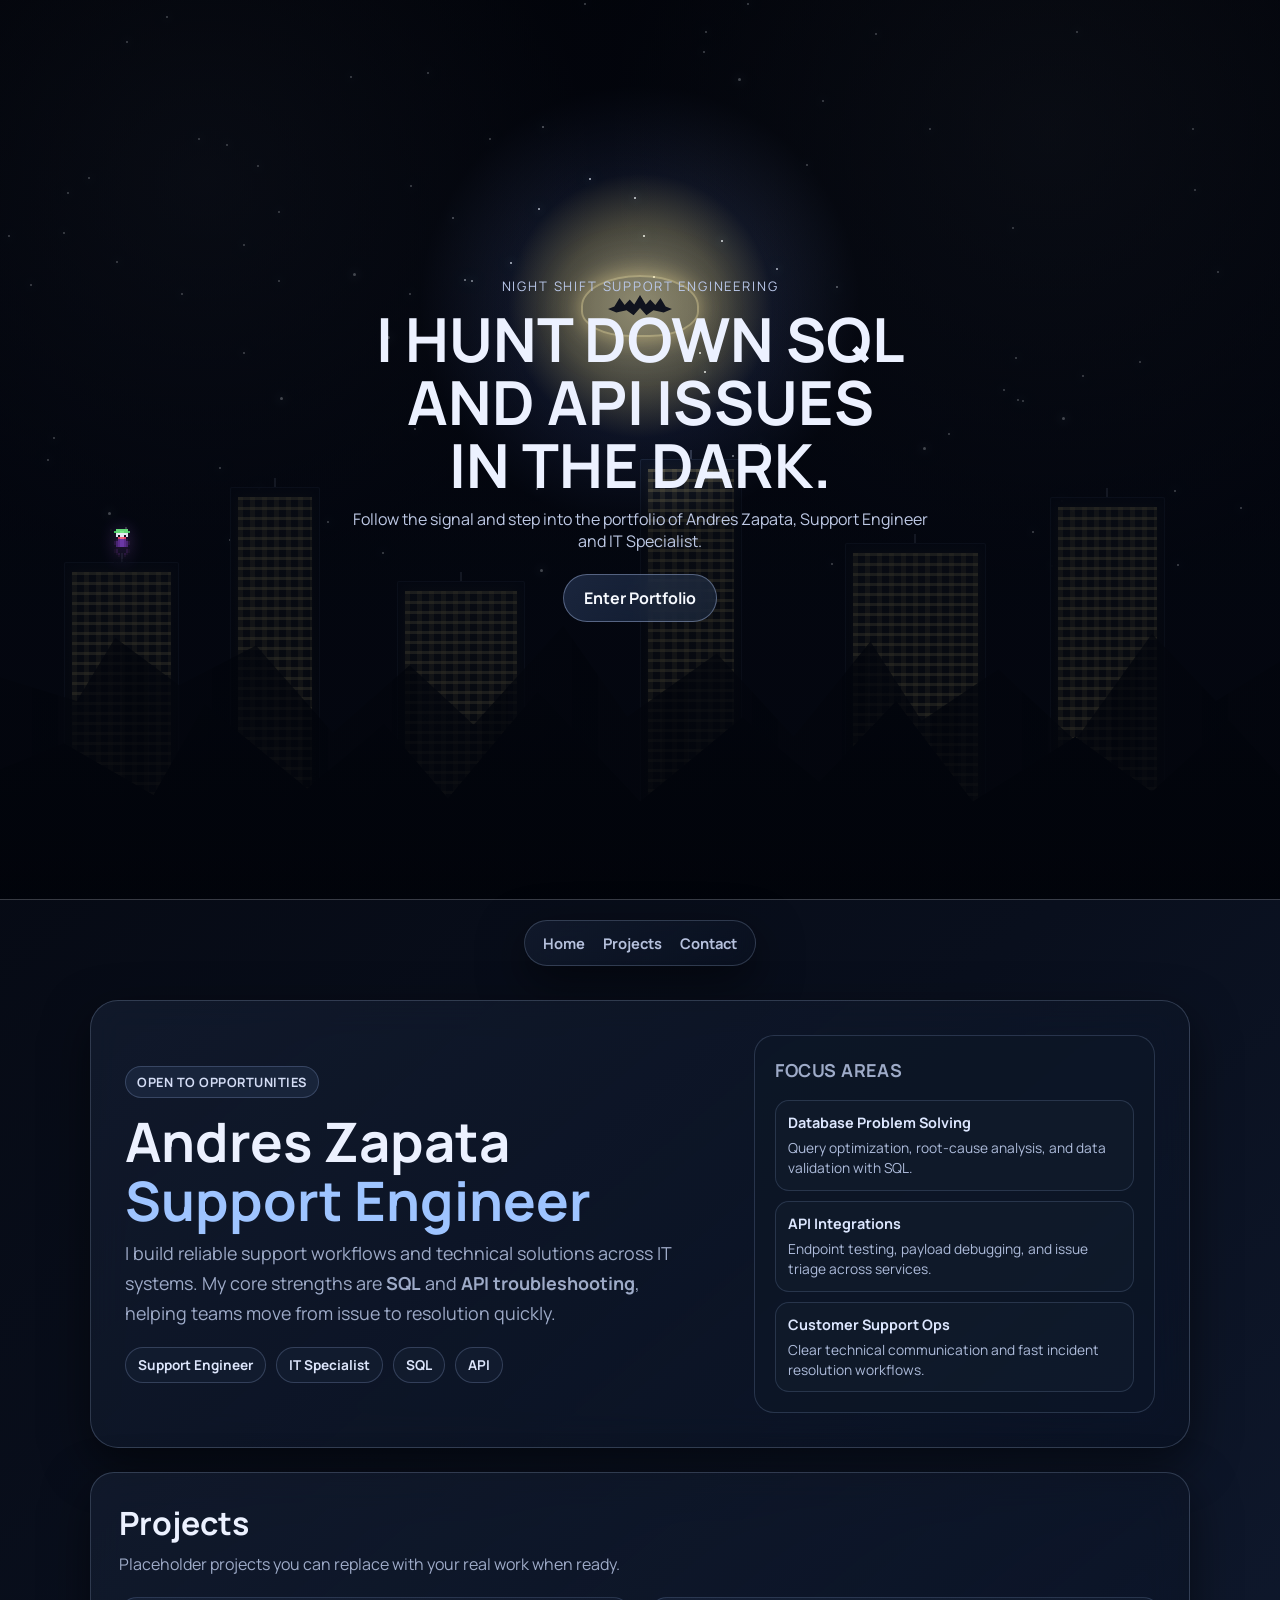
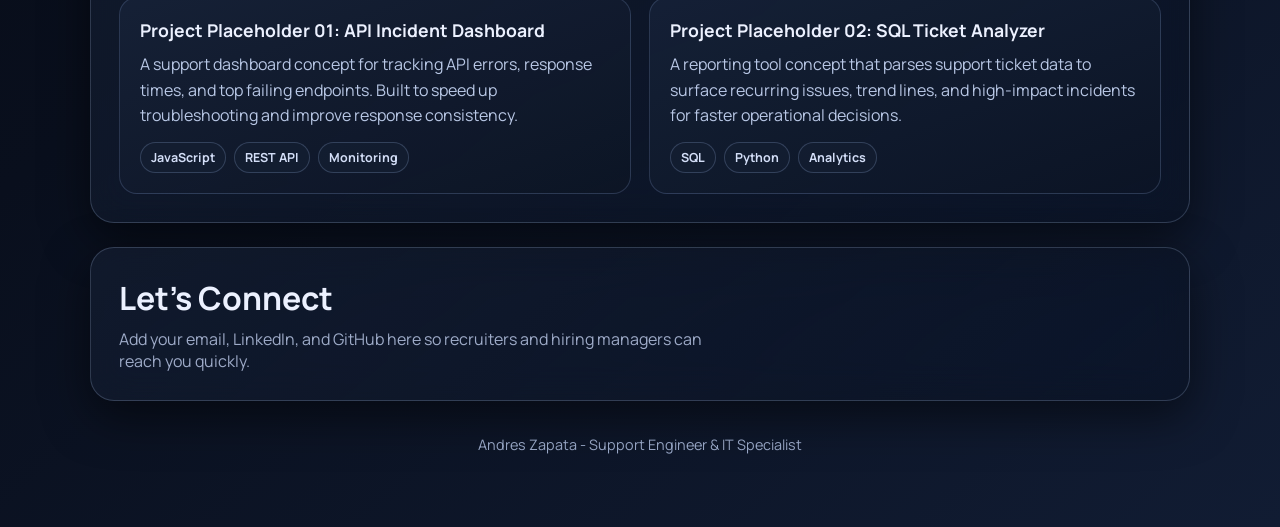
==== site/index.html @ 93235897 "Move site files into publish folder" ====
<!doctype html>
<html lang="en">
<head>
  <meta charset="utf-8" />
  <meta name="viewport" content="width=device-width, initial-scale=1" />
  <title>Andres Zapata | Support Engineer & IT Specialist</title>
  <meta name="description" content="Portfolio of Andres Zapata, Support Engineer and IT Specialist focused on SQL and API systems." />
  <link rel="preconnect" href="https://fonts.googleapis.com" />
  <link rel="preconnect" href="https://fonts.gstatic.com" crossorigin />
  <link href="https://fonts.googleapis.com/css2?family=Manrope:wght@400;500;700;800&display=swap" rel="stylesheet" />
  <link rel="stylesheet" href="style.css" />
</head>
<body>
  <div class="backdrop-orb orb-a" aria-hidden="true"></div>
  <div class="backdrop-orb orb-b" aria-hidden="true"></div>

  <section class="splash" aria-label="Intro splash screen">
    <div class="splash-spotlight" aria-hidden="true"></div>
    <div class="night-stars" id="nightStars" aria-hidden="true"></div>
    <div class="skyscrapers" aria-hidden="true">
      <div class="tower tower-a"></div>
      <div class="tower tower-b"></div>
      <div class="tower tower-c"></div>
      <div class="tower tower-d"></div>
      <div class="tower tower-e"></div>
      <div class="tower tower-f"></div>
    </div>
    <div class="skyline skyline-back" aria-hidden="true"></div>
    <div class="skyline skyline-front" aria-hidden="true"></div>
    <div class="bat-signal" aria-hidden="true">
      <span class="bat-mark"></span>
    </div>
    <div class="joker-runner" id="jokerRunner" aria-hidden="true"></div>
    <div class="joker-quote" id="jokerQuote" aria-hidden="true">why so serious!</div>
    <div class="splash-content">
      <p class="splash-kicker">Night Shift Support Engineering</p>
      <h2 class="splash-title">I Hunt Down SQL And API Issues In The Dark.</h2>
      <p class="splash-copy">
        Follow the signal and step into the portfolio of Andres Zapata, Support Engineer and IT Specialist.
      </p>
      <a id="enterCta" class="splash-cta" href="#top">Enter Portfolio</a>
    </div>
  </section>

  <main class="container">
    <nav class="nav">
      <div class="glass glass-nav">
        <a href="#top">Home</a>
        <a href="#projects">Projects</a>
        <a href="#contact">Contact</a>
      </div>
    </nav>

    <section id="top" class="hero glass reveal">
      <div>
        <span class="eyebrow">Open to Opportunities</span>
        <h1>Andres Zapata<br /><span class="accent" id="roleText">Support Engineer</span></h1>
        <p>
          I build reliable support workflows and technical solutions across IT systems.
          My core strengths are <strong>SQL</strong> and <strong>API troubleshooting</strong>, helping teams move from issue to resolution quickly.
        </p>
        <div class="hero-tags">
          <span class="tag">Support Engineer</span>
          <span class="tag">IT Specialist</span>
          <span class="tag">SQL</span>
          <span class="tag">API</span>
        </div>
      </div>

      <aside class="profile-card">
        <p class="profile-title">Focus Areas</p>
        <div class="metric-grid">
          <article class="metric">
            <h3>Database Problem Solving</h3>
            <p>Query optimization, root-cause analysis, and data validation with SQL.</p>
          </article>
          <article class="metric">
            <h3>API Integrations</h3>
            <p>Endpoint testing, payload debugging, and issue triage across services.</p>
          </article>
          <article class="metric">
            <h3>Customer Support Ops</h3>
            <p>Clear technical communication and fast incident resolution workflows.</p>
          </article>
        </div>
      </aside>
    </section>

    <section id="projects" class="section glass reveal">
      <h2>Projects</h2>
      <p class="section-sub">Placeholder projects you can replace with your real work when ready.</p>

      <div class="projects-grid">
        <article class="project-card">
          <h3>Project Placeholder 01: API Incident Dashboard</h3>
          <p>
            A support dashboard concept for tracking API errors, response times, and top failing endpoints.
            Built to speed up troubleshooting and improve response consistency.
          </p>
          <div class="project-stack">
            <span class="chip">JavaScript</span>
            <span class="chip">REST API</span>
            <span class="chip">Monitoring</span>
          </div>
        </article>

        <article class="project-card">
          <h3>Project Placeholder 02: SQL Ticket Analyzer</h3>
          <p>
            A reporting tool concept that parses support ticket data to surface recurring issues,
            trend lines, and high-impact incidents for faster operational decisions.
          </p>
          <div class="project-stack">
            <span class="chip">SQL</span>
            <span class="chip">Python</span>
            <span class="chip">Analytics</span>
          </div>
        </article>
      </div>
    </section>

    <section id="contact" class="section glass reveal">
      <h2>Let's Connect</h2>
      <p class="section-sub">
        Add your email, LinkedIn, and GitHub here so recruiters and hiring managers can reach you quickly.
      </p>
    </section>

    <p class="footer">Andres Zapata - Support Engineer & IT Specialist</p>
  </main>

  <script src="script.js"></script>
</body>
</html>
---- site/style.css ----
:root {
  --bg-1: #04060d;
  --bg-2: #090f1d;
  --bg-3: #111c33;
  --text: #ecf1ff;
  --muted: #9eabc8;
  --line: rgba(178, 198, 236, 0.22);
  --glass: rgba(13, 20, 36, 0.62);
  --accent: #9ec4ff;
  --shadow: 0 16px 46px rgba(0, 0, 0, 0.5);
  --mx: 50%;
  --my: 34%;
}

* {
  box-sizing: border-box;
}

html,
body {
  margin: 0;
  min-height: 100%;
  font-family: "Manrope", sans-serif;
  color: var(--text);
  background:
    radial-gradient(1100px 700px at 8% -10%, rgba(48, 78, 136, 0.42) 0%, transparent 60%),
    radial-gradient(900px 700px at 90% 18%, rgba(44, 80, 122, 0.38) 0%, transparent 62%),
    linear-gradient(140deg, var(--bg-1), var(--bg-2) 56%, var(--bg-3));
  overflow-x: hidden;
}

.splash {
  position: relative;
  min-height: 100vh;
  display: grid;
  place-items: center;
  overflow: hidden;
  border-bottom: 1px solid rgba(255, 255, 255, 0.2);
  isolation: isolate;
}

.splash::before {
  content: "";
  position: absolute;
  inset: 0;
  background:
    radial-gradient(circle at 82% 15%, rgba(210, 232, 255, 0.14), transparent 34%),
    radial-gradient(circle at 16% 20%, rgba(194, 218, 255, 0.14), transparent 30%),
    linear-gradient(to bottom, #05070f 0%, #0a1023 55%, #0f1830 100%);
  z-index: -4;
}

.splash::after {
  content: "";
  position: absolute;
  inset: 0;
  background: linear-gradient(to bottom, rgba(6, 10, 19, 0.12), rgba(5, 8, 16, 0.42));
  opacity: 1;
  z-index: -3;
}

.night-stars {
  position: absolute;
  inset: 0;
  pointer-events: none;
  z-index: -2;
}

.star {
  position: absolute;
  width: 2px;
  height: 2px;
  border-radius: 50%;
  background: rgba(236, 244, 255, 1);
  box-shadow:
    0 0 10px rgba(201, 224, 255, 0.95),
    0 0 18px rgba(168, 207, 255, 0.65);
  animation: twinkle 3.6s ease-in-out infinite;
}

@keyframes twinkle {
  0%, 100% { opacity: 0.5; transform: scale(0.75); }
  30% { opacity: 1; transform: scale(1.18); }
  60% { opacity: 0.68; transform: scale(0.9); }
}

.skyscrapers {
  position: absolute;
  inset: auto 0 0;
  height: 52vh;
  z-index: -1;
  pointer-events: none;
}

.tower {
  position: absolute;
  bottom: 0;
  border-radius: 2px 2px 0 0;
  background: linear-gradient(to top, rgba(5, 9, 19, 1), rgba(12, 20, 38, 0.95));
  box-shadow: inset 0 0 0 1px rgba(92, 116, 160, 0.25);
}

.tower::before {
  content: "";
  position: absolute;
  inset: 10px 8px 10px;
  background:
    repeating-linear-gradient(
      to right,
      rgba(250, 229, 143, 0.2) 0 5px,
      transparent 5px 12px
    ),
    repeating-linear-gradient(
      to bottom,
      rgba(255, 238, 165, 0.38) 0 3px,
      transparent 3px 10px
    );
  animation: windowFlicker 2.6s steps(2, end) infinite;
  opacity: 0.86;
  filter: drop-shadow(0 0 6px rgba(255, 230, 138, 0.4));
}

.tower::after {
  content: "";
  position: absolute;
  left: 50%;
  top: -9px;
  transform: translateX(-50%);
  width: 2px;
  height: 9px;
  background: rgba(172, 190, 227, 0.35);
}

.tower-a { left: 5%; width: 9%; height: 72%; }
.tower-b { left: 18%; width: 7%; height: 88%; }
.tower-c { left: 31%; width: 10%; height: 68%; }
.tower-d { left: 50%; width: 8%; height: 94%; }
.tower-e { left: 66%; width: 11%; height: 76%; }
.tower-f { left: 82%; width: 9%; height: 86%; }

.tower-a::before { animation-delay: 0.2s; }
.tower-b::before { animation-delay: 1.1s; }
.tower-c::before { animation-delay: 0.7s; }
.tower-d::before { animation-delay: 1.5s; }
.tower-e::before { animation-delay: 0.4s; }
.tower-f::before { animation-delay: 1.8s; }

@keyframes windowFlicker {
  0%, 100% { opacity: 0.68; filter: brightness(1); }
  25% { opacity: 1; filter: brightness(1.32); }
  55% { opacity: 0.78; filter: brightness(1.1); }
  75% { opacity: 0.95; filter: brightness(1.24); }
}

.skyline {
  position: absolute;
  bottom: 0;
  width: 100%;
  pointer-events: none;
}

.skyline-back {
  height: 44vh;
  background:
    repeating-linear-gradient(
      to right,
      rgba(7, 11, 22, 0.86) 0 32px,
      rgba(3, 8, 18, 0.92) 32px 58px,
      rgba(8, 13, 24, 0.9) 58px 90px
    );
  clip-path: polygon(
    0 100%, 0 44%, 6% 50%, 9% 34%, 14% 46%, 20% 36%, 26% 58%, 32% 41%, 37% 56%, 44% 31%, 49% 54%, 56% 38%, 62% 59%, 68% 35%, 72% 55%, 78% 42%, 84% 60%, 90% 33%, 95% 50%, 100% 40%, 100% 100%
  );
  opacity: 0.82;
  z-index: 0;
}

.skyline-front {
  height: 36vh;
  background:
    linear-gradient(to top, rgba(2, 6, 15, 0.98), rgba(8, 14, 27, 0.92)),
    repeating-linear-gradient(
      to right,
      rgba(6, 10, 19, 0.96) 0 40px,
      rgba(2, 6, 15, 0.98) 40px 84px
    );
  clip-path: polygon(
    0 100%, 0 60%, 5% 52%, 12% 68%, 16% 40%, 24% 66%, 30% 46%, 35% 69%, 42% 36%, 50% 70%, 58% 44%, 64% 64%, 70% 39%, 76% 70%, 84% 50%, 90% 67%, 96% 45%, 100% 62%, 100% 100%
  );
  box-shadow: 0 -18px 40px rgba(0, 0, 0, 0.55);
  z-index: 1;
}

.splash-spotlight {
  position: absolute;
  inset: 0;
  pointer-events: none;
  background:
    radial-gradient(
      220px 220px at var(--mx) var(--my),
      rgba(255, 247, 196, 0.46) 0%,
      rgba(255, 241, 168, 0.26) 36%,
      rgba(29, 38, 64, 0.22) 60%,
      rgba(1, 3, 9, 0.72) 100%
    );
  z-index: 2;
}

.bat-signal {
  position: absolute;
  left: var(--mx);
  top: var(--my);
  transform: translate(-50%, -50%);
  width: 118px;
  height: 62px;
  border-radius: 60% 60% 50% 50%;
  background: rgba(252, 235, 160, 0.16);
  border: 2px solid rgba(255, 236, 170, 0.34);
  box-shadow:
    0 0 22px rgba(255, 230, 148, 0.44),
    0 0 54px rgba(255, 230, 148, 0.18);
  pointer-events: none;
  z-index: 3;
}

.bat-mark {
  position: absolute;
  left: 50%;
  top: 50%;
  width: 64px;
  height: 28px;
  transform: translate(-50%, -52%);
  background: #10131e;
  clip-path: polygon(
    0 64%, 10% 55%, 18% 25%, 26% 50%, 34% 30%, 41% 48%, 50% 14%, 59% 48%, 66% 30%, 74% 50%, 82% 25%, 90% 55%, 100% 64%, 87% 76%, 71% 68%, 60% 86%, 50% 60%, 40% 86%, 29% 68%, 13% 76%
  );
}

.joker-runner {
  position: absolute;
  left: 9%;
  bottom: 26%;
  --px: 2px;
  width: calc(12 * var(--px));
  height: calc(16 * var(--px));
  background: transparent;
  image-rendering: pixelated;
  filter: drop-shadow(0 0 8px rgba(150, 90, 206, 0.35));
  transform: translate(-50%, 0);
  transition:
    left 420ms cubic-bezier(0.25, 0.7, 0.35, 1),
    bottom 420ms cubic-bezier(0.25, 0.7, 0.35, 1),
    transform 220ms ease;
  pointer-events: none;
  opacity: 0;
  z-index: 3;
}

.joker-runner.active {
  opacity: 0.97;
}

.joker-runner::before {
  content: "";
  position: absolute;
  left: 0;
  top: 0;
  width: var(--px);
  height: var(--px);
  background: #11151f;
  box-shadow:
    calc(3 * var(--px)) calc(0 * var(--px)) #67dd7b,
    calc(4 * var(--px)) calc(0 * var(--px)) #67dd7b,
    calc(5 * var(--px)) calc(0 * var(--px)) #67dd7b,
    calc(6 * var(--px)) calc(0 * var(--px)) #67dd7b,
    calc(7 * var(--px)) calc(0 * var(--px)) #67dd7b,
    calc(8 * var(--px)) calc(0 * var(--px)) #67dd7b,
    calc(2 * var(--px)) calc(1 * var(--px)) #4bc567,
    calc(3 * var(--px)) calc(1 * var(--px)) #67dd7b,
    calc(4 * var(--px)) calc(1 * var(--px)) #67dd7b,
    calc(5 * var(--px)) calc(1 * var(--px)) #7cf18e,
    calc(6 * var(--px)) calc(1 * var(--px)) #7cf18e,
    calc(7 * var(--px)) calc(1 * var(--px)) #67dd7b,
    calc(8 * var(--px)) calc(1 * var(--px)) #67dd7b,
    calc(9 * var(--px)) calc(1 * var(--px)) #4bc567,
    calc(3 * var(--px)) calc(2 * var(--px)) #e8edf8,
    calc(4 * var(--px)) calc(2 * var(--px)) #eef2fb,
    calc(5 * var(--px)) calc(2 * var(--px)) #eef2fb,
    calc(6 * var(--px)) calc(2 * var(--px)) #eef2fb,
    calc(7 * var(--px)) calc(2 * var(--px)) #eef2fb,
    calc(8 * var(--px)) calc(2 * var(--px)) #e8edf8,
    calc(3 * var(--px)) calc(3 * var(--px)) #e8edf8,
    calc(4 * var(--px)) calc(3 * var(--px)) #11151f,
    calc(5 * var(--px)) calc(3 * var(--px)) #e8edf8,
    calc(6 * var(--px)) calc(3 * var(--px)) #e8edf8,
    calc(7 * var(--px)) calc(3 * var(--px)) #11151f,
    calc(8 * var(--px)) calc(3 * var(--px)) #e8edf8,
    calc(4 * var(--px)) calc(4 * var(--px)) #e63f63,
    calc(5 * var(--px)) calc(4 * var(--px)) #f76b89,
    calc(6 * var(--px)) calc(4 * var(--px)) #f76b89,
    calc(7 * var(--px)) calc(4 * var(--px)) #e63f63,
    calc(3 * var(--px)) calc(5 * var(--px)) #2a173f,
    calc(4 * var(--px)) calc(5 * var(--px)) #5f2f90,
    calc(5 * var(--px)) calc(5 * var(--px)) #6f3aaa,
    calc(6 * var(--px)) calc(5 * var(--px)) #6f3aaa,
    calc(7 * var(--px)) calc(5 * var(--px)) #5f2f90,
    calc(8 * var(--px)) calc(5 * var(--px)) #2a173f,
    calc(2 * var(--px)) calc(6 * var(--px)) #2a173f,
    calc(3 * var(--px)) calc(6 * var(--px)) #4c2676,
    calc(4 * var(--px)) calc(6 * var(--px)) #5f2f90,
    calc(5 * var(--px)) calc(6 * var(--px)) #6f3aaa,
    calc(6 * var(--px)) calc(6 * var(--px)) #6f3aaa,
    calc(7 * var(--px)) calc(6 * var(--px)) #5f2f90,
    calc(8 * var(--px)) calc(6 * var(--px)) #4c2676,
    calc(9 * var(--px)) calc(6 * var(--px)) #2a173f,
    calc(2 * var(--px)) calc(7 * var(--px)) #2a173f,
    calc(3 * var(--px)) calc(7 * var(--px)) #4c2676,
    calc(4 * var(--px)) calc(7 * var(--px)) #5f2f90,
    calc(5 * var(--px)) calc(7 * var(--px)) #6f3aaa,
    calc(6 * var(--px)) calc(7 * var(--px)) #6f3aaa,
    calc(7 * var(--px)) calc(7 * var(--px)) #5f2f90,
    calc(8 * var(--px)) calc(7 * var(--px)) #4c2676,
    calc(9 * var(--px)) calc(7 * var(--px)) #2a173f,
    calc(3 * var(--px)) calc(8 * var(--px)) #4c2676,
    calc(4 * var(--px)) calc(8 * var(--px)) #5f2f90,
    calc(5 * var(--px)) calc(8 * var(--px)) #6f3aaa,
    calc(6 * var(--px)) calc(8 * var(--px)) #6f3aaa,
    calc(7 * var(--px)) calc(8 * var(--px)) #5f2f90,
    calc(8 * var(--px)) calc(8 * var(--px)) #4c2676,
    calc(3 * var(--px)) calc(9 * var(--px)) #1b1229,
    calc(4 * var(--px)) calc(9 * var(--px)) #1b1229,
    calc(7 * var(--px)) calc(9 * var(--px)) #1b1229,
    calc(8 * var(--px)) calc(9 * var(--px)) #1b1229,
    calc(2 * var(--px)) calc(10 * var(--px)) #1b1229,
    calc(3 * var(--px)) calc(10 * var(--px)) #2a173f,
    calc(8 * var(--px)) calc(10 * var(--px)) #2a173f,
    calc(9 * var(--px)) calc(10 * var(--px)) #1b1229,
    calc(2 * var(--px)) calc(11 * var(--px)) #1b1229,
    calc(3 * var(--px)) calc(11 * var(--px)) #2a173f,
    calc(8 * var(--px)) calc(11 * var(--px)) #2a173f,
    calc(9 * var(--px)) calc(11 * var(--px)) #1b1229,
    calc(3 * var(--px)) calc(12 * var(--px)) #1b1229,
    calc(4 * var(--px)) calc(12 * var(--px)) #2a173f,
    calc(7 * var(--px)) calc(12 * var(--px)) #2a173f,
    calc(8 * var(--px)) calc(12 * var(--px)) #1b1229,
    calc(4 * var(--px)) calc(13 * var(--px)) #1b1229,
    calc(7 * var(--px)) calc(13 * var(--px)) #1b1229;
}

.joker-runner::after {
  content: "";
  position: absolute;
  left: calc(2 * var(--px));
  bottom: calc(-1 * var(--px));
  width: calc(8 * var(--px));
  height: calc(2 * var(--px));
  background: repeating-linear-gradient(
    to right,
    rgba(8, 12, 23, 0.65) 0 2px,
    rgba(8, 12, 23, 0.35) 2px 4px
  );
  opacity: 0.85;
}

.joker-runner.jump {
  transform: translate(-50%, -20px) rotate(-6deg);
  filter: drop-shadow(0 0 10px rgba(163, 110, 214, 0.46));
}

.joker-quote {
  position: absolute;
  left: 9%;
  bottom: 33%;
  transform: translate(-50%, 0) scale(0.92);
  transform-origin: center bottom;
  padding: 6px 8px;
  font-family: "Courier New", monospace;
  font-size: 0.68rem;
  font-weight: 700;
  letter-spacing: 0.02em;
  text-transform: lowercase;
  color: #121624;
  background: #ecf3ff;
  border: 2px solid #121624;
  box-shadow:
    0 0 0 2px rgba(236, 243, 255, 0.2),
    0 4px 0 #121624;
  opacity: 0;
  pointer-events: none;
  z-index: 5;
  transition: opacity 120ms ease, transform 120ms ease;
}

.joker-quote::after {
  content: "";
  position: absolute;
  left: 16px;
  bottom: -8px;
  width: 8px;
  height: 8px;
  background: #ecf3ff;
  border-left: 2px solid #121624;
  border-bottom: 2px solid #121624;
  transform: rotate(-45deg);
}

.joker-quote.visible {
  opacity: 1;
  transform: translate(-50%, -2px) scale(1);
}

.shooting-star {
  position: absolute;
  width: 4px;
  height: 4px;
  border-radius: 50%;
  background: rgba(245, 251, 255, 1);
  box-shadow: 0 0 10px rgba(184, 227, 255, 0.85);
  pointer-events: none;
  z-index: 3;
  animation: shootingStar 1500ms linear forwards;
}

.shooting-star::after {
  content: "";
  position: absolute;
  right: 1px;
  top: 50%;
  width: 96px;
  height: 2px;
  transform: translateY(-50%);
  background: linear-gradient(to left, rgba(173, 219, 255, 0.7), rgba(173, 219, 255, 0));
}

@keyframes shootingStar {
  0% {
    opacity: 0;
    transform: translate(0, 0) scale(0.7);
  }

  10% {
    opacity: 1;
  }

  100% {
    opacity: 0;
    transform: translate(260px, 150px) scale(1);
  }
}

.splash-content {
  width: min(760px, 92vw);
  text-align: center;
  padding: 24px;
  z-index: 4;
}

.splash-kicker {
  margin: 0;
  font-size: 0.82rem;
  letter-spacing: 0.14em;
  text-transform: uppercase;
  color: #bac8ea;
}

.splash-title {
  margin: 12px 0;
  font-size: clamp(2rem, 5vw, 3.8rem);
  line-height: 1.04;
  text-transform: uppercase;
  text-wrap: balance;
}

.splash-copy {
  margin: 0 auto;
  max-width: 60ch;
  color: #bec9e5;
}

.splash-cta {
  margin-top: 22px;
  display: inline-flex;
  align-items: center;
  justify-content: center;
  padding: 12px 20px;
  border-radius: 999px;
  text-decoration: none;
  color: #f7faff;
  font-weight: 700;
  border: 1px solid rgba(180, 201, 242, 0.4);
  background: linear-gradient(135deg, rgba(73, 99, 149, 0.35), rgba(31, 52, 87, 0.42));
  backdrop-filter: blur(10px);
  -webkit-backdrop-filter: blur(10px);
  transition: transform 0.2s ease, box-shadow 0.2s ease;
}

.splash-cta:hover {
  transform: translateY(-2px);
  box-shadow: 0 8px 26px rgba(69, 104, 173, 0.4);
}

.backdrop-orb {
  position: fixed;
  border-radius: 50%;
  filter: blur(36px);
  opacity: 0.45;
  pointer-events: none;
  z-index: 0;
  animation: drift 12s ease-in-out infinite alternate;
}

.orb-a {
  width: 320px;
  height: 320px;
  background: #32558f;
  top: 8%;
  left: -80px;
}

.orb-b {
  width: 280px;
  height: 280px;
  background: #2f6f8e;
  bottom: 12%;
  right: -70px;
  animation-duration: 14s;
}

@keyframes drift {
  from {
    transform: translateY(0) translateX(0);
  }

  to {
    transform: translateY(-18px) translateX(12px);
  }
}

.container {
  width: min(1100px, 92vw);
  margin: 0 auto;
  position: relative;
  z-index: 1;
  padding-bottom: 44px;
}

.nav {
  margin-top: 20px;
  display: flex;
  justify-content: center;
}

.glass {
  background: linear-gradient(140deg, rgba(19, 28, 46, 0.8), rgba(11, 18, 32, 0.62));
  border: 1px solid var(--line);
  box-shadow: var(--shadow);
  backdrop-filter: blur(18px) saturate(145%);
  -webkit-backdrop-filter: blur(18px) saturate(145%);
}

.glass-nav {
  display: inline-flex;
  gap: 18px;
  border-radius: 999px;
  padding: 12px 18px;
}

.nav a {
  color: #b6c1dd;
  text-decoration: none;
  font-weight: 700;
  font-size: 0.92rem;
  transition: color 0.2s ease;
}

.nav a:hover {
  color: var(--text);
}

.hero {
  margin-top: 34px;
  padding: 34px;
  border-radius: 28px;
  display: grid;
  grid-template-columns: 1.2fr 0.8fr;
  gap: 28px;
  align-items: center;
  transform-style: preserve-3d;
  will-change: transform;
  transition: transform 0.25s ease;
}

.eyebrow {
  display: inline-flex;
  gap: 8px;
  align-items: center;
  padding: 6px 11px;
  border-radius: 999px;
  font-size: 0.8rem;
  font-weight: 700;
  letter-spacing: 0.04em;
  text-transform: uppercase;
  color: #d4ddf5;
  background: rgba(32, 46, 73, 0.6);
  border: 1px solid rgba(148, 171, 216, 0.26);
}

h1 {
  margin: 14px 0 10px;
  font-size: clamp(2rem, 4.5vw, 3.4rem);
  line-height: 1.08;
}

.hero p {
  margin: 0;
  font-size: clamp(1rem, 1.9vw, 1.12rem);
  line-height: 1.66;
  color: var(--muted);
  max-width: 52ch;
}

.accent {
  color: var(--accent);
  transition: opacity 0.2s ease;
}

.hero-tags {
  margin-top: 18px;
  display: flex;
  flex-wrap: wrap;
  gap: 10px;
}

.tag {
  padding: 8px 12px;
  border-radius: 999px;
  font-size: 0.85rem;
  font-weight: 700;
  border: 1px solid rgba(140, 162, 203, 0.28);
  background: rgba(20, 31, 50, 0.7);
  color: #dce5fb;
}

.profile-card {
  padding: 20px;
  border-radius: 20px;
  background: rgba(14, 23, 39, 0.76);
  border: 1px solid rgba(123, 145, 184, 0.26);
}

.profile-title {
  margin: 0;
  font-size: 0.95rem;
  font-weight: 700;
  letter-spacing: 0.03em;
  text-transform: uppercase;
  color: #c8d4f2;
}

.metric-grid {
  margin-top: 14px;
  display: grid;
  gap: 10px;
}

.metric {
  border-radius: 14px;
  padding: 12px;
  background: rgba(16, 27, 45, 0.75);
  border: 1px solid rgba(123, 145, 184, 0.24);
}

.metric h3 {
  margin: 0;
  font-size: 0.9rem;
  color: #dde7ff;
}

.metric p {
  margin: 6px 0 0;
  font-size: 0.86rem;
  color: #aebcdb;
  line-height: 1.45;
}

.section {
  margin-top: 24px;
  padding: 28px;
  border-radius: 24px;
}

.section h2 {
  margin: 0;
  font-size: clamp(1.4rem, 3vw, 2rem);
}

.section-sub {
  margin: 8px 0 0;
  color: var(--muted);
  max-width: 60ch;
}

.projects-grid {
  margin-top: 22px;
  display: grid;
  grid-template-columns: repeat(2, minmax(0, 1fr));
  gap: 18px;
}

.project-card {
  padding: 20px;
  border-radius: 18px;
  border: 1px solid rgba(122, 145, 189, 0.26);
  background: linear-gradient(160deg, rgba(23, 35, 57, 0.84), rgba(13, 21, 37, 0.8));
  transition: transform 0.2s ease, border-color 0.2s ease;
}

.project-card:hover {
  transform: translateY(-4px);
  border-color: rgba(139, 233, 255, 0.8);
}

.project-card h3 {
  margin: 0;
  font-size: 1.1rem;
}

.project-card p {
  margin: 10px 0 0;
  color: #b8c7e5;
  line-height: 1.58;
}

.project-stack {
  margin-top: 14px;
  display: flex;
  flex-wrap: wrap;
  gap: 8px;
}

.chip {
  font-size: 0.78rem;
  font-weight: 700;
  padding: 6px 10px;
  border-radius: 999px;
  border: 1px solid rgba(126, 149, 190, 0.3);
  background: rgba(20, 31, 50, 0.76);
  color: #d3def7;
}

.footer {
  margin-top: 20px;
  text-align: center;
  color: #9daccc;
  font-size: 0.9rem;
  padding: 14px 0;
}

.reveal {
  opacity: 0;
  transform: translateY(16px);
  transition: opacity 0.6s ease, transform 0.6s ease;
}

.reveal.visible {
  opacity: 1;
  transform: translateY(0);
}

@media (max-width: 920px) {
  .hero {
    grid-template-columns: 1fr;
  }

  .projects-grid {
    grid-template-columns: 1fr;
  }

  .bat-signal {
    width: 100px;
    height: 54px;
  }

  .skyscrapers {
    height: 48vh;
  }
}

@media (max-width: 620px) {
  .container {
    width: 94vw;
  }

  .hero,
  .section {
    padding: 20px;
  }

  .glass-nav {
    gap: 12px;
  }

  .nav a {
    font-size: 0.84rem;
  }

  .splash-title {
    font-size: clamp(1.8rem, 9vw, 2.8rem);
  }

  .splash {
    min-height: 88vh;
  }
}
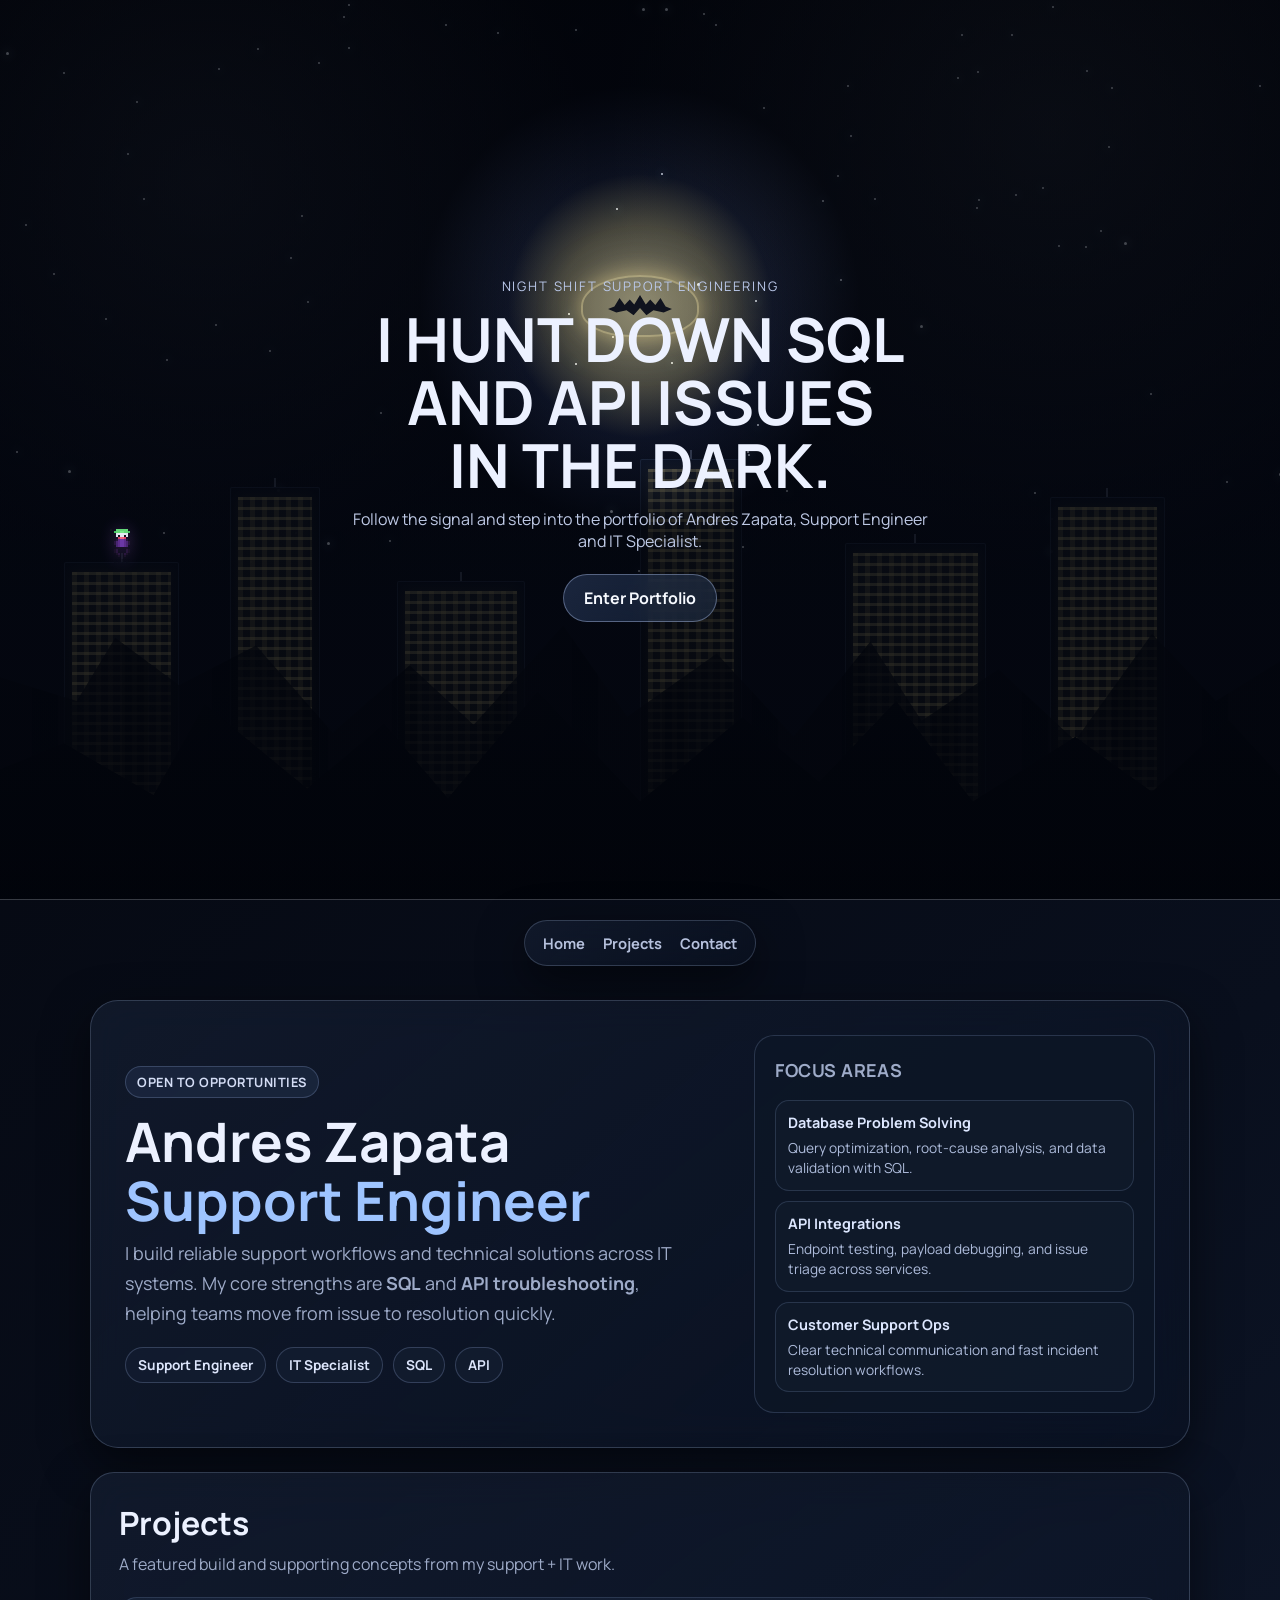
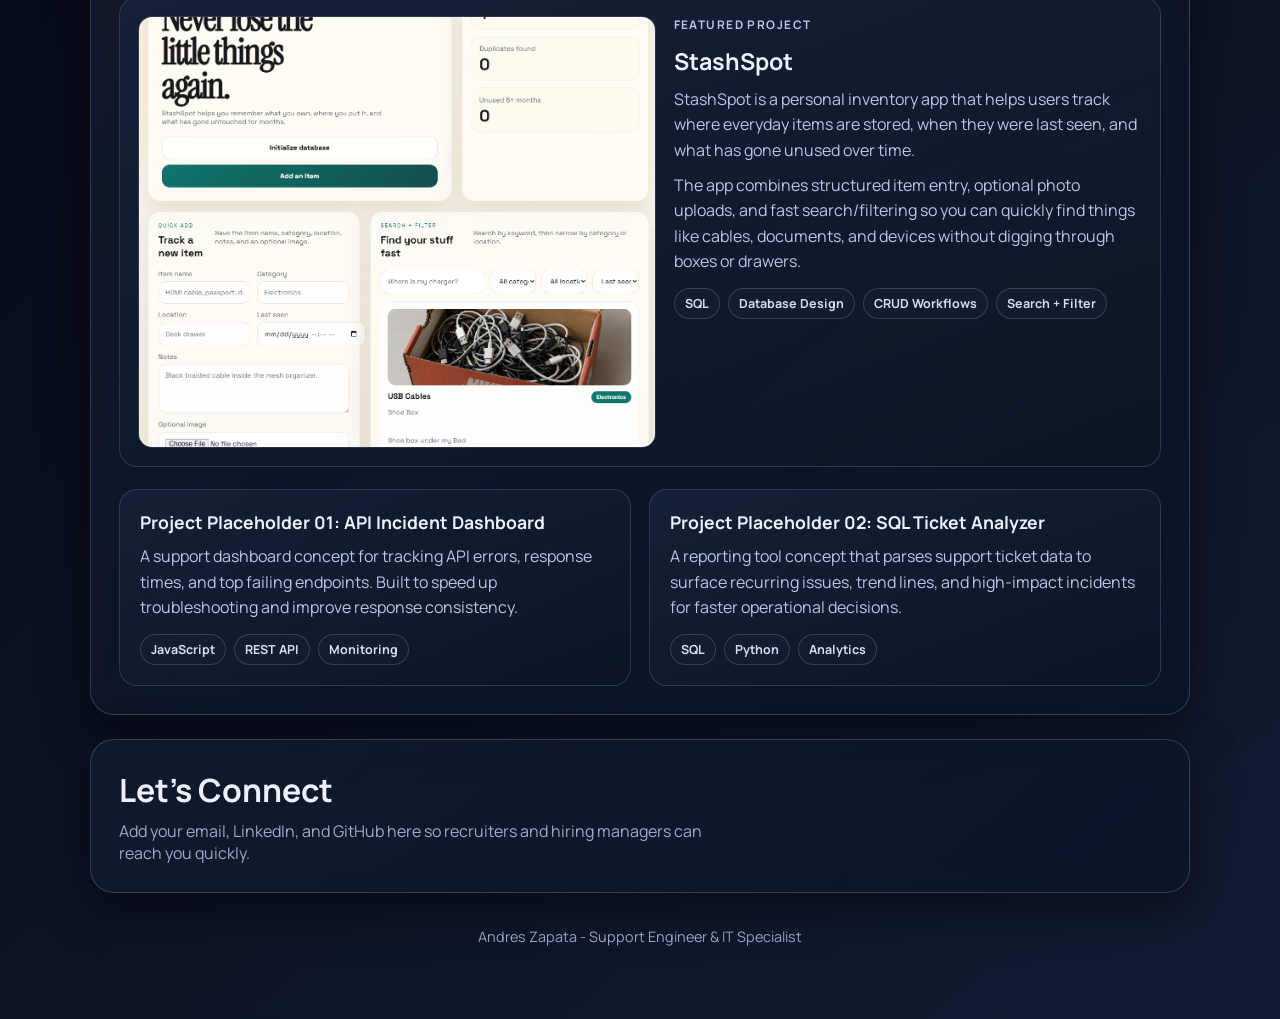
==== commit 21a084cb: "Add featured StashSpot project section with screenshot" ====
--- a/site/index.html
+++ b/site/index.html
@@ -88,7 +88,31 @@
 
     <section id="projects" class="section glass reveal">
       <h2>Projects</h2>
-      <p class="section-sub">Placeholder projects you can replace with your real work when ready.</p>
+      <p class="section-sub">A featured build and supporting concepts from my support + IT work.</p>
+
+      <article class="featured-project">
+        <div class="featured-project-media">
+          <img src="assets/stashspot-project-1.png" alt="StashSpot dashboard showing item tracking, quick add form, and search/filter tools." />
+        </div>
+        <div class="featured-project-body">
+          <p class="featured-project-label">Featured Project</p>
+          <h3>StashSpot</h3>
+          <p>
+            StashSpot is a personal inventory app that helps users track where everyday items are stored,
+            when they were last seen, and what has gone unused over time.
+          </p>
+          <p>
+            The app combines structured item entry, optional photo uploads, and fast search/filtering so you
+            can quickly find things like cables, documents, and devices without digging through boxes or drawers.
+          </p>
+          <div class="project-stack">
+            <span class="chip">SQL</span>
+            <span class="chip">Database Design</span>
+            <span class="chip">CRUD Workflows</span>
+            <span class="chip">Search + Filter</span>
+          </div>
+        </div>
+      </article>
 
       <div class="projects-grid">
         <article class="project-card">
--- a/site/style.css
+++ b/site/style.css
@@ -700,6 +700,51 @@
   max-width: 60ch;
 }
 
+.featured-project {
+  margin-top: 22px;
+  display: grid;
+  grid-template-columns: 1.05fr 0.95fr;
+  gap: 18px;
+  padding: 18px;
+  border-radius: 18px;
+  border: 1px solid rgba(122, 145, 189, 0.26);
+  background: linear-gradient(160deg, rgba(23, 35, 57, 0.88), rgba(13, 21, 37, 0.84));
+}
+
+.featured-project-media {
+  border-radius: 14px;
+  overflow: hidden;
+  border: 1px solid rgba(124, 148, 195, 0.22);
+}
+
+.featured-project-media img {
+  width: 100%;
+  height: 100%;
+  max-height: 430px;
+  object-fit: cover;
+  display: block;
+}
+
+.featured-project-body h3 {
+  margin: 4px 0 10px;
+  font-size: 1.45rem;
+}
+
+.featured-project-body p {
+  margin: 0 0 10px;
+  color: #b8c7e5;
+  line-height: 1.58;
+}
+
+.featured-project-label {
+  margin: 0;
+  font-size: 0.74rem;
+  letter-spacing: 0.12em;
+  text-transform: uppercase;
+  color: #88c1ff;
+  font-weight: 700;
+}
+
 .projects-grid {
   margin-top: 22px;
   display: grid;
@@ -768,6 +813,10 @@
 }
 
 @media (max-width: 920px) {
+  .featured-project {
+    grid-template-columns: 1fr;
+  }
+
   .hero {
     grid-template-columns: 1fr;
   }
